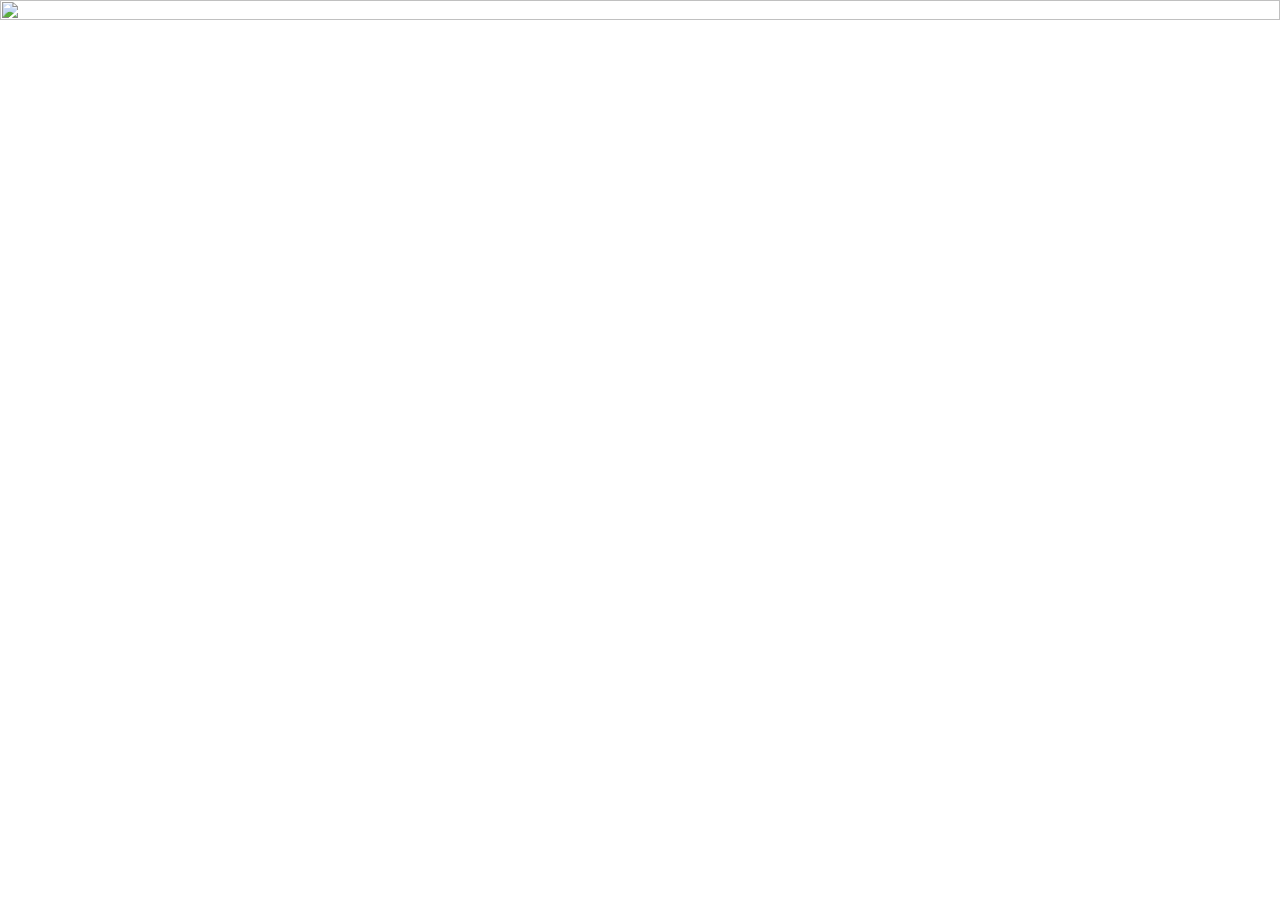
==== index.html @ 2fe5ed68 "Initial commit" ====
<!DOCTYPE html>
<html>
<head>
  <link rel="stylesheet" href="css/main.css">
  <link href='http://fonts.googleapis.com/css?family=Roboto:400,100' rel='stylesheet' type='text/css'>
</head>
<body>
  <img src="images/background.jpeg" />
  <div id="image-overlay-text">
    <h1>VACAY</h1>
    <p>It's time to see the world...</p>
  </div>
</body>

</html>
---- css/main.css ----
body {
  margin: 0;
}

img {
  width: 100%;
  height: 100%;
  margin: 0;
  position: relative;
}

div#image-overlay-text {
  position: absolute;
  top: 10%;
  left: 0;
  width: 100%;
}

h1 {
  font-family: AvenirNext-Heavy, 'Helvetica Neue', Helvetica, Helvetica, Arial, sans-serif;
  color: white;
  text-align: center;
  font-size: 6em;
  margin: 0em;
}

p {
  font-family: Roboto, 'Helvetica Neue', Helvetica, Helvetica, Arial, sans-serif;
  font-weight: 100;
  color: white;
  text-align: center;
  font-size: 1.5em;
  margin: 0em;
}
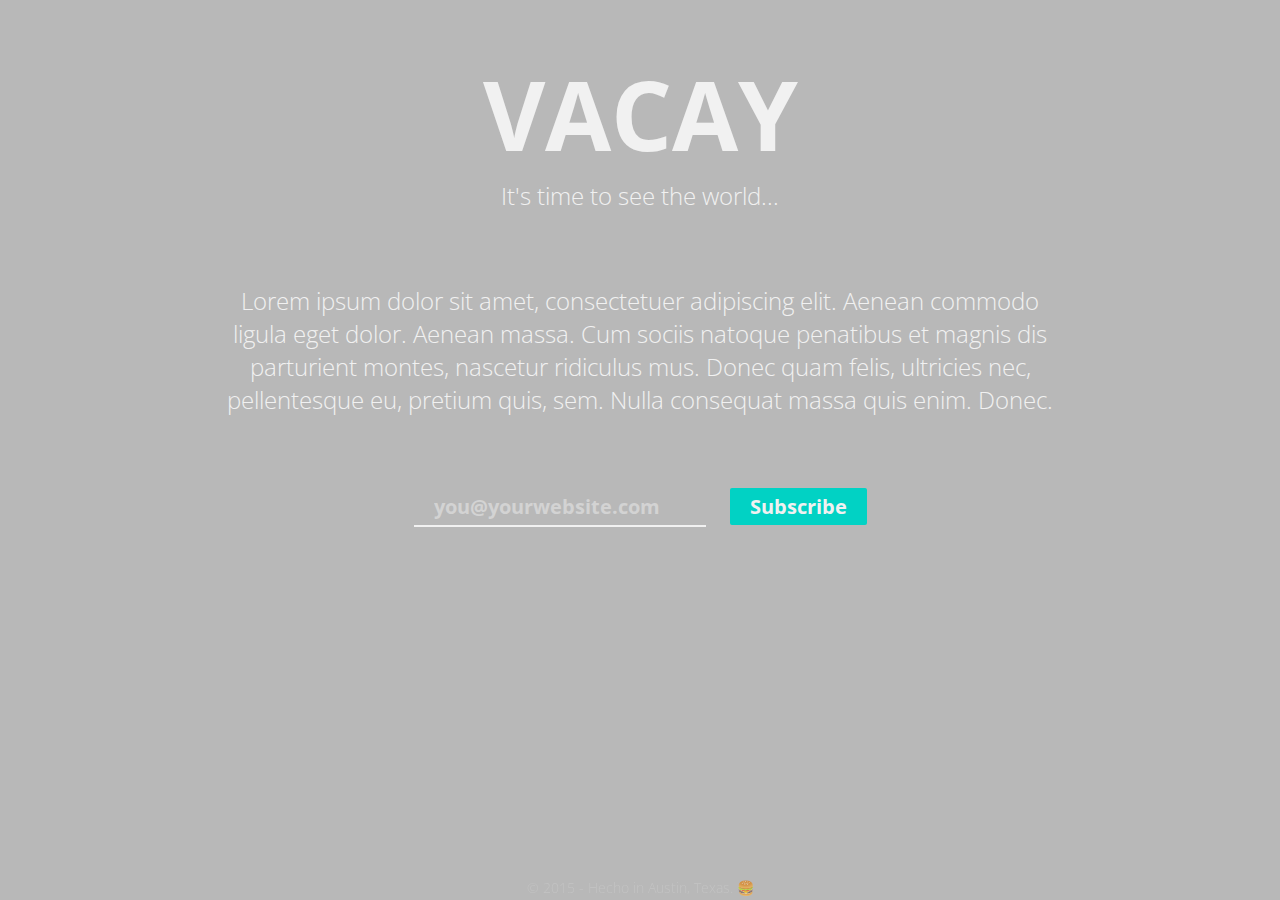
==== commit 7d4b8edd: "Basic pass at initial layout, still needs content" ====
--- a/index.html
+++ b/index.html
@@ -1,15 +1,45 @@
 <!DOCTYPE html>
 <html>
+
 <head>
   <link rel="stylesheet" href="css/main.css">
-  <link href='http://fonts.googleapis.com/css?family=Roboto:400,100' rel='stylesheet' type='text/css'>
+  <!-- <link href='https://fonts.googleapis.com/css?family=Raleway:400,600,800' rel='stylesheet' type='text/css'> -->
+  <link href='https://fonts.googleapis.com/css?family=Open+Sans+Condensed:300,700' rel='stylesheet' type='text/css'>
 </head>
+
 <body>
-  <img src="images/background.jpeg" />
   <div id="image-overlay-text">
     <h1>VACAY</h1>
     <p>It's time to see the world...</p>
   </div>
+  <div id="pitch-text">
+    <p>Lorem ipsum dolor sit amet, consectetuer adipiscing elit. Aenean commodo ligula eget dolor. Aenean massa. Cum sociis natoque penatibus et magnis dis parturient montes, nascetur ridiculus mus. Donec quam felis, ultricies nec, pellentesque eu, pretium
+      quis, sem. Nulla consequat massa quis enim. Donec.</p>
+  </div>
+
+  <!-- Begin MailChimp Signup Form -->
+  <div id="mc_embed_signup">
+    <form action="//hecho.us11.list-manage.com/subscribe/post?u=d31476d84bf9d9f314073b526&amp;id=d7a6a55589" method="post" id="mc-embedded-subscribe-form" name="mc-embedded-subscribe-form" class="validate" target="_blank" novalidate>
+      <div class="mc-field-group">
+        <input type="email" placeholder="you@yourwebsite.com" value="" name="EMAIL" class="required email" id="mce-EMAIL">
+        <input type="submit" value="Subscribe" name="subscribe" id="mc-embedded-subscribe" class="button">
+      </div>
+      <div id="mce-responses" class="clear">
+        <div class="response" id="mce-error-response" style="display:none"></div>
+        <div class="response" id="mce-success-response" style="display:none"></div>
+      </div>
+      <!-- real people should not fill this in and expect good things - do not remove this or risk form bot signups-->
+      <div style="position: absolute; left: -5000px;">
+        <input type="text" name="b_d31476d84bf9d9f314073b526_d7a6a55589" tabindex="-1" value="">
+      </div>
+  </div>
+  </form>
+  </div>
+  <!--End mc_embed_signup-->
+
 </body>
+<footer>
+    <p>&copy; 2015 - Hecho in Austin, Texas. &#127828;</p>
+</footer>
 
 </html>
--- a/css/main.css
+++ b/css/main.css
@@ -1,34 +1,123 @@
-body {
+html {
+  background: url(../images/background.jpeg) no-repeat center center fixed;
+  -webkit-background-size: cover;
+  -moz-background-size: cover;
+  -o-background-size: cover;
+  background-size: cover;
+  height: 100%;
   margin: 0;
 }
 
-img {
-  width: 100%;
-  height: 100%;
-  margin: 0;
-  position: relative;
+head {
+  height: 0;
 }
 
-div#image-overlay-text {
-  position: absolute;
-  top: 10%;
-  left: 0;
-  width: 100%;
+/* BEGIN input placeholder colors */
+*::-webkit-input-placeholder {
+    color: rgb(211, 211, 211);
+}
+*:-moz-placeholder {
+    color: rgb(211, 211, 211);
+}
+*::-moz-placeholder {
+    color: rgb(211, 211, 211);
+}
+*:-ms-input-placeholder {
+    color: rgb(211, 211, 211);
+}
+/* END input placeholder colors */
+
+body {
+  margin: 0;
+  background-color: rgba(51, 51, 51, 0.35);
+  height: 100%;
+}
+
+body div#image-overlay-text {
+  padding-top: 3em;
 }
 
 h1 {
-  font-family: AvenirNext-Heavy, 'Helvetica Neue', Helvetica, Helvetica, Arial, sans-serif;
-  color: white;
+  font-family: 'Open Sans Condensed', 'Helvetica Neue', Helvetica, Helvetica, Arial, sans-serif;
+  font-size: 6em;
+  font-weight: 700;
+  color: rgb(241, 241, 241);
   text-align: center;
-  font-size: 6em;
+  margin: 0;
+}
+
+p {
+  font-family: 'Open Sans Condensed', 'Helvetica Neue', Helvetica, Helvetica, Arial, sans-serif;
+  font-weight: 300;
+  font-size: 1.5em;
+  color: rgb(241, 241, 241);
+  text-align: center;
   margin: 0em;
 }
 
-p {
-  font-family: Roboto, 'Helvetica Neue', Helvetica, Helvetica, Arial, sans-serif;
-  font-weight: 100;
-  color: white;
+div#pitch-text p {
+  width: 65%;
+  margin-top: 3em;
+  margin-left: auto;
+  margin-bottom: 3em;
+  margin-right: auto;
+}
+
+div.mc-field-group {
   text-align: center;
-  font-size: 1.5em;
-  margin: 0em;
+  vertical-align: center;
 }
+
+div.mc-field-group input#mce-EMAIL {
+  padding-left: 20px;
+  padding-right: 20px;
+  padding-bottom: 5px;
+  margin-right: 1em;
+  border: none;
+  border-bottom: solid 2px rgb(241, 241, 241);
+  background-color: rgba(0, 0, 0, 0);
+  color: rgb(241, 241, 241);
+  text-align: left;
+  font-family: 'Open Sans Condensed', 'Helvetica Neue', Helvetica, Helvetica, Arial, sans-serif;
+  font-size:20px;
+  font-weight: 700;
+}
+
+div.mc-field-group input#mce-EMAIL:focus {
+  outline: 0;
+}
+
+div.mc-field-group input#mc-embedded-subscribe {
+  background-color: rgb(1, 210, 196);
+  -moz-border-radius: 2px;
+  -webkit-border-radius: 2px;
+  border-radius: 2px;
+  border: none;
+  display: inline-block;
+  cursor: pointer;
+  color: rgb(241, 241, 241);
+  font-family: 'Open Sans Condensed', 'Helvetica Neue', Helvetica, Helvetica, Arial, sans-serif;
+  font-size: 20px;
+  font-weight: 700;
+  padding-left: 1em;
+  padding-right: 1em;
+  padding-top: 0.25em;
+  padding-bottom: 0.25em;
+}
+
+div.mc-field-group input#mc-embedded-subscribe:hover {
+	background-color: rgb(3, 172, 161);
+}
+
+div.mc-field-group input#mc-embedded-subscribe:active {
+	position:relative;
+	top:1px;
+}
+
+footer p {
+  color: rgba(200, 200, 200, 0.7);
+  position: fixed;
+  bottom: 0.2em;
+  width: 100%;
+  font-size: 14px;
+}
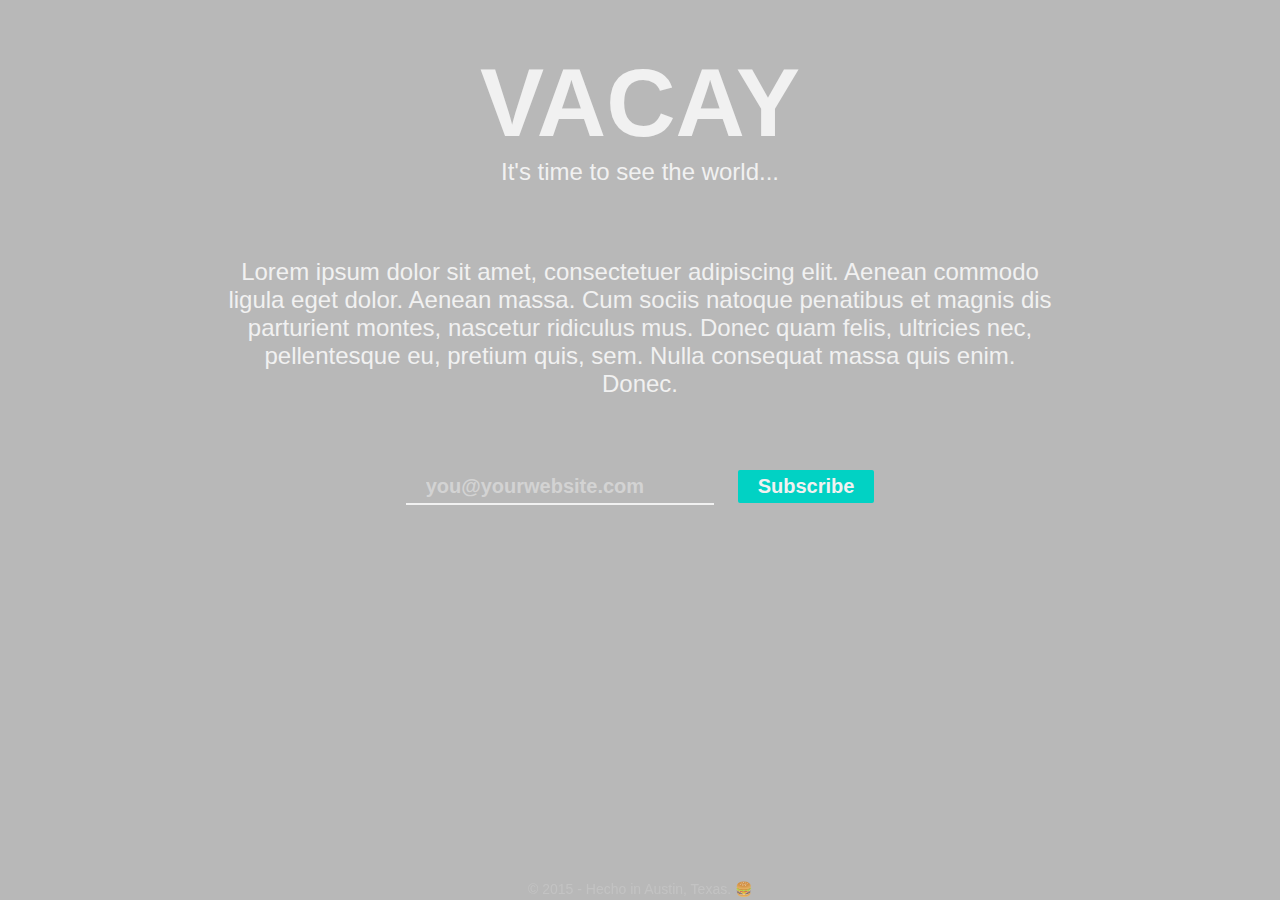
==== commit 13527969: "Adds in release notes and google analytics" ====
--- a/index.html
+++ b/index.html
@@ -4,7 +4,7 @@
 <head>
   <link rel="stylesheet" href="css/main.css">
   <!-- <link href='https://fonts.googleapis.com/css?family=Raleway:400,600,800' rel='stylesheet' type='text/css'> -->
-  <link href='https://fonts.googleapis.com/css?family=Open+Sans+Condensed:300,700' rel='stylesheet' type='text/css'>
+  <!-- <link href='https://fonts.googleapis.com/css?family=Open+Sans+Condensed:300,700' rel='stylesheet' type='text/css'> -->
 </head>
 
 <body>
@@ -38,6 +38,16 @@
   <!--End mc_embed_signup-->
 
 </body>
+<script>
+  (function(i,s,o,g,r,a,m){i['GoogleAnalyticsObject']=r;i[r]=i[r]||function(){
+  (i[r].q=i[r].q||[]).push(arguments)},i[r].l=1*new Date();a=s.createElement(o),
+  m=s.getElementsByTagName(o)[0];a.async=1;a.src=g;m.parentNode.insertBefore(a,m)
+  })(window,document,'script','//www.google-analytics.com/analytics.js','ga');
+
+  ga('create', 'UA-66653988-2', 'auto');
+  ga('send', 'pageview');
+
+</script>
 <footer>
     <p>&copy; 2015 - Hecho in Austin, Texas. &#127828;</p>
 </footer>
--- a/css/main.css
+++ b/css/main.css
@@ -38,7 +38,7 @@
 }
 
 h1 {
-  font-family: 'Open Sans Condensed', 'Helvetica Neue', Helvetica, Helvetica, Arial, sans-serif;
+  font-family: 'AvenirNext-Heavy', 'Open Sans Condensed', 'Helvetica Neue', Helvetica, Helvetica, Arial, sans-serif;
   font-size: 6em;
   font-weight: 700;
   color: rgb(241, 241, 241);
@@ -47,9 +47,9 @@
 }
 
 p {
-  font-family: 'Open Sans Condensed', 'Helvetica Neue', Helvetica, Helvetica, Arial, sans-serif;
+  font-family: 'AvenirNext-Regular', 'Open Sans Condensed', 'Helvetica Neue', Helvetica, Helvetica, Arial, sans-serif;
+  font-size: 1.5em;
   font-weight: 300;
-  font-size: 1.5em;
   color: rgb(241, 241, 241);
   text-align: center;
   margin: 0em;
@@ -78,7 +78,7 @@
   background-color: rgba(0, 0, 0, 0);
   color: rgb(241, 241, 241);
   text-align: left;
-  font-family: 'Open Sans Condensed', 'Helvetica Neue', Helvetica, Helvetica, Arial, sans-serif;
+  font-family: 'AvenirNext-Heavy', 'Open Sans Condensed', 'Helvetica Neue', Helvetica, Helvetica, Arial, sans-serif;
   font-size:20px;
   font-weight: 700;
 }
@@ -96,7 +96,7 @@
   display: inline-block;
   cursor: pointer;
   color: rgb(241, 241, 241);
-  font-family: 'Open Sans Condensed', 'Helvetica Neue', Helvetica, Helvetica, Arial, sans-serif;
+  font-family: 'AvenirNext-Heavy', 'Open Sans Condensed', 'Helvetica Neue', Helvetica, Helvetica, Arial, sans-serif;
   font-size: 20px;
   font-weight: 700;
   padding-left: 1em;
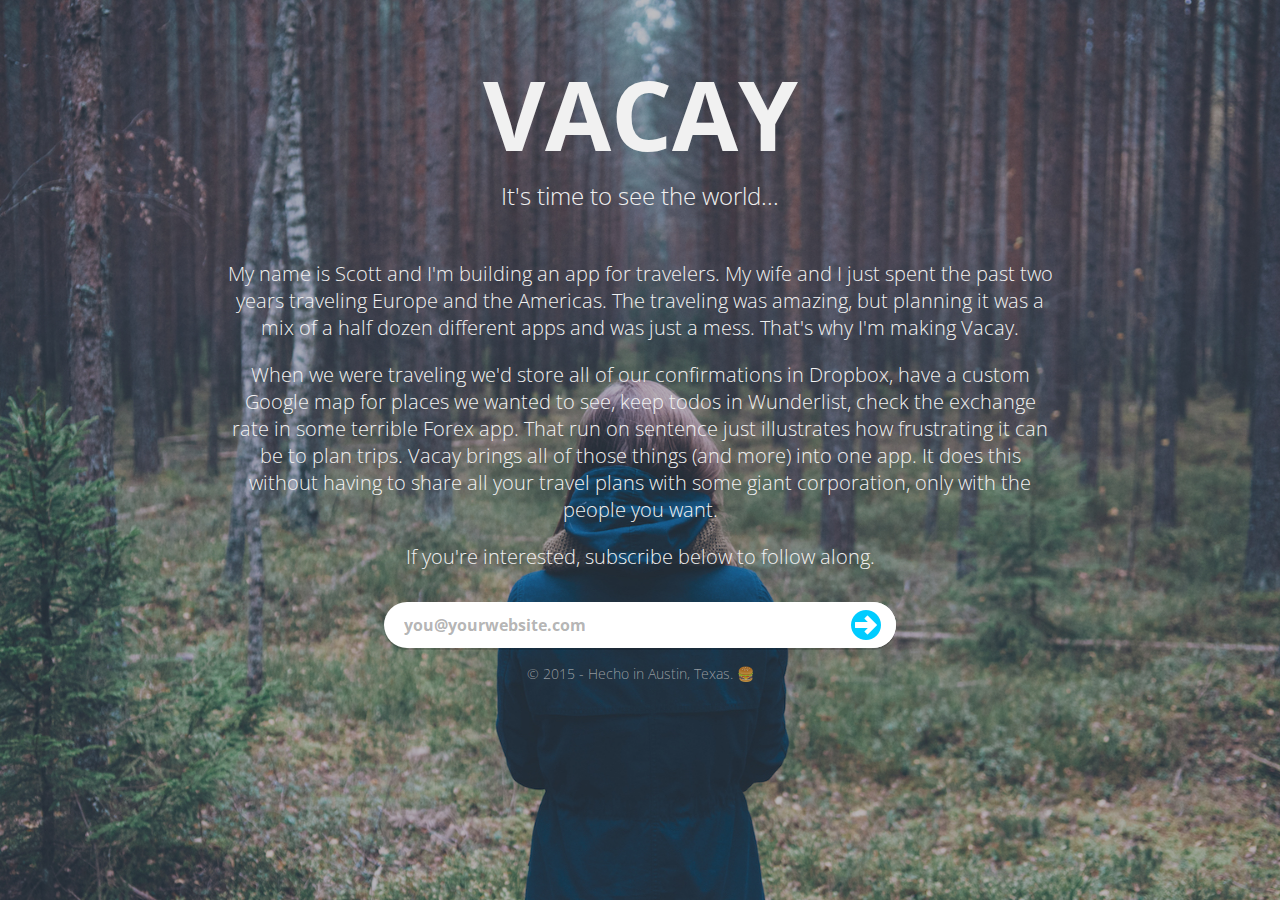
==== commit 2da7f2a6: "Lots of changes, first draft at actual text" ====
--- a/index.html
+++ b/index.html
@@ -3,53 +3,59 @@
 
 <head>
   <link rel="stylesheet" href="css/main.css">
-  <!-- <link href='https://fonts.googleapis.com/css?family=Raleway:400,600,800' rel='stylesheet' type='text/css'> -->
-  <!-- <link href='https://fonts.googleapis.com/css?family=Open+Sans+Condensed:300,700' rel='stylesheet' type='text/css'> -->
+  <link href='https://fonts.googleapis.com/css?family=Open+Sans+Condensed:300,700' rel='stylesheet' type='text/css'>
 </head>
 
 <body>
-  <div id="image-overlay-text">
-    <h1>VACAY</h1>
-    <p>It's time to see the world...</p>
-  </div>
-  <div id="pitch-text">
-    <p>Lorem ipsum dolor sit amet, consectetuer adipiscing elit. Aenean commodo ligula eget dolor. Aenean massa. Cum sociis natoque penatibus et magnis dis parturient montes, nascetur ridiculus mus. Donec quam felis, ultricies nec, pellentesque eu, pretium
-      quis, sem. Nulla consequat massa quis enim. Donec.</p>
-  </div>
+    <div id="image-overlay-text">
+      <h1>VACAY</h1>
+      <p>It's time to see the world...</p>
+    </div>
+    <div id="pitch-text">
+      <p>My name is Scott and I'm building an app for travelers. My wife and I just spent the past two years traveling Europe and the Americas. The traveling was amazing, but planning it was a mix of a half dozen different apps and was just a mess.  That's why I'm making Vacay.</p>
+      <p>When we were traveling we'd store all of our confirmations in Dropbox, have a custom Google map for places we wanted to see, keep todos in Wunderlist, check the exchange rate in some terrible Forex app.  That run on sentence just illustrates how frustrating it can be to plan trips. Vacay brings all of those things (and more) into one app. It does this without having to share all your travel plans with some giant corporation, only with the people you want.</p>
+      <p>If you're interested, subscribe below to follow along.</p>
+    </div>
 
-  <!-- Begin MailChimp Signup Form -->
-  <div id="mc_embed_signup">
-    <form action="//hecho.us11.list-manage.com/subscribe/post?u=d31476d84bf9d9f314073b526&amp;id=d7a6a55589" method="post" id="mc-embedded-subscribe-form" name="mc-embedded-subscribe-form" class="validate" target="_blank" novalidate>
-      <div class="mc-field-group">
-        <input type="email" placeholder="you@yourwebsite.com" value="" name="EMAIL" class="required email" id="mce-EMAIL">
-        <input type="submit" value="Subscribe" name="subscribe" id="mc-embedded-subscribe" class="button">
-      </div>
-      <div id="mce-responses" class="clear">
-        <div class="response" id="mce-error-response" style="display:none"></div>
-        <div class="response" id="mce-success-response" style="display:none"></div>
-      </div>
-      <!-- real people should not fill this in and expect good things - do not remove this or risk form bot signups-->
-      <div style="position: absolute; left: -5000px;">
-        <input type="text" name="b_d31476d84bf9d9f314073b526_d7a6a55589" tabindex="-1" value="">
-      </div>
-  </div>
-  </form>
+    <!-- Begin MailChimp Signup Form -->
+    <div id="mc_embed_signup">
+      <form action="//hecho.us11.list-manage.com/subscribe/post?u=d31476d84bf9d9f314073b526&amp;id=d7a6a55589" method="post" id="mc-embedded-subscribe-form" name="mc-embedded-subscribe-form" class="validate" target="_blank" novalidate>
+        <div class="mc-field-group">
+          <input type="email" placeholder="you@yourwebsite.com" value="" name="EMAIL" class="required email" id="mce-EMAIL">
+          <div class="clear">
+            <input type="submit" value="" name="subscribe" id="mc-embedded-subscribe" class="button">
+          </div>
+        </div>
+        <div id="mce-responses" class="clear">
+          <div class="response" id="mce-error-response" style="display:none"></div>
+          <div class="response" id="mce-success-response" style="display:none"></div>
+        </div>
+        <!-- real people should not fill this in and expect good things - do not remove this or risk form bot signups-->
+        <div style="position: absolute; left: -5000px;">
+          <input type="text" name="b_d31476d84bf9d9f314073b526_d7a6a55589" tabindex="-1" value="">
+        </div>
+    </div>
+    </form>
   </div>
   <!--End mc_embed_signup-->
-
+  <footer>
+    <p>&copy; 2015 - <a href="http://hecho.io">Hecho</a> in Austin, Texas. &#127828;</p>
+  </footer>
 </body>
 <script>
-  (function(i,s,o,g,r,a,m){i['GoogleAnalyticsObject']=r;i[r]=i[r]||function(){
-  (i[r].q=i[r].q||[]).push(arguments)},i[r].l=1*new Date();a=s.createElement(o),
-  m=s.getElementsByTagName(o)[0];a.async=1;a.src=g;m.parentNode.insertBefore(a,m)
-  })(window,document,'script','//www.google-analytics.com/analytics.js','ga');
+  (function(i, s, o, g, r, a, m) {
+    i['GoogleAnalyticsObject'] = r;
+    i[r] = i[r] || function() {
+      (i[r].q = i[r].q || []).push(arguments)
+    }, i[r].l = 1 * new Date();
+    a = s.createElement(o),
+      m = s.getElementsByTagName(o)[0];
+    a.async = 1;
+    a.src = g;
+    m.parentNode.insertBefore(a, m)
+  })(window, document, 'script', '//www.google-analytics.com/analytics.js', 'ga');
 
   ga('create', 'UA-66653988-2', 'auto');
   ga('send', 'pageview');
-
 </script>
-<footer>
-    <p>&copy; 2015 - Hecho in Austin, Texas. &#127828;</p>
-</footer>
-
 </html>
--- a/css/main.css
+++ b/css/main.css
@@ -1,4 +1,5 @@
 html {
+  color: black;
   background: url(../images/background.jpeg) no-repeat center center fixed;
   -webkit-background-size: cover;
   -moz-background-size: cover;
@@ -12,25 +13,8 @@
   height: 0;
 }
 
-/* BEGIN input placeholder colors */
-*::-webkit-input-placeholder {
-    color: rgb(211, 211, 211);
-}
-*:-moz-placeholder {
-    color: rgb(211, 211, 211);
-}
-*::-moz-placeholder {
-    color: rgb(211, 211, 211);
-}
-*:-ms-input-placeholder {
-    color: rgb(211, 211, 211);
-}
-/* END input placeholder colors */
-
 body {
   margin: 0;
-  background-color: rgba(51, 51, 51, 0.35);
-  height: 100%;
 }
 
 body div#image-overlay-text {
@@ -55,69 +39,132 @@
   margin: 0em;
 }
 
+div#pitch-text {
+  margin-top: 3em;
+}
+
 div#pitch-text p {
   width: 65%;
-  margin-top: 3em;
+  margin-top: 1em;
   margin-left: auto;
-  margin-bottom: 3em;
   margin-right: auto;
+  font-size: 1.25em;
 }
 
-div.mc-field-group {
-  text-align: center;
-  vertical-align: center;
+/*  Mail Chimp */
+
+#mc_embed_signup {
+  position: relative;
+  width: 40%;
+  margin: 0 auto;
+  padding: 0;
 }
 
-div.mc-field-group input#mce-EMAIL {
+#mc_embed_signup label {
+  display: none;
+}
+
+#mc_embed_signup #mce-EMAIL {
+  display: block;
+  color: rgb(1, 201, 255);
+  border: none;
+  width: 100%;
+  height: 46px;
+  margin-bottom: 0;
+  padding: 0;
+  border-radius: 40px;
+  box-sizing: border-box;
   padding-left: 20px;
-  padding-right: 20px;
-  padding-bottom: 5px;
-  margin-right: 1em;
-  border: none;
-  border-bottom: solid 2px rgb(241, 241, 241);
-  background-color: rgba(0, 0, 0, 0);
-  color: rgb(241, 241, 241);
-  text-align: left;
-  font-family: 'AvenirNext-Heavy', 'Open Sans Condensed', 'Helvetica Neue', Helvetica, Helvetica, Arial, sans-serif;
-  font-size:20px;
+  -webkit-appearance: none;
+  -webkit-box-shadow: 0 2px 0 rgba(0, 0, 0, 0.15);
+  -moz-box-shadow: 0 2px 0 rgba(0, 0, 0, 0.15);
+  box-shadow: 0 2px 0 rgba(0, 0, 0, 0.15);
+  margin: 2em 0 1em;
+  font-family: 'AvenirNext-Regular', 'Open Sans Condensed', 'Helvetica Neue', Helvetica, Helvetica, Arial, sans-serif;
+  font-size: 16px;
   font-weight: 700;
 }
 
-div.mc-field-group input#mce-EMAIL:focus {
-  outline: 0;
+#mc_embed_signup #mc-embedded-subscribe {
+  position: absolute;
+  height: 46px;
+  width: 60px;
+  top: 0px;
+  right: 0;
+  border-radius: 40px;
+  background: #fff url('../images/icon-arrow.png') center center no-repeat;
+  border:none;
 }
 
-div.mc-field-group input#mc-embedded-subscribe {
-  background-color: rgb(1, 210, 196);
-  -moz-border-radius: 2px;
-  -webkit-border-radius: 2px;
-  border-radius: 2px;
-  border: none;
-  display: inline-block;
-  cursor: pointer;
-  color: rgb(241, 241, 241);
-  font-family: 'AvenirNext-Heavy', 'Open Sans Condensed', 'Helvetica Neue', Helvetica, Helvetica, Arial, sans-serif;
-  font-size: 20px;
-  font-weight: 700;
-  padding-left: 1em;
-  padding-right: 1em;
-  padding-top: 0.25em;
-  padding-bottom: 0.25em;
+@media only screen and (-moz-min-device-pixel-ratio: 1.5), only screen and (-o-min-device-pixel-ratio: 3/2), only screen and (-webkit-min-device-pixel-ratio: 1.5), only screen and (min-devicepixel-ratio: 1.5), only screen and (min-resolution: 1.5dppx) {
+  #mc_embed_signup #mc-embedded-subscribe{
+    background: #fff url('../images/icon-arrow@2x.png') center center no-repeat;
+    background-size: 50%;
+  }
 }
 
-div.mc-field-group input#mc-embedded-subscribe:hover {
-	background-color: rgb(3, 172, 161);
+#mc_embed_signup #mce-responses {
+  display: block;
+  color: #756FF1;
 }
 
-div.mc-field-group input#mc-embedded-subscribe:active {
-	position:relative;
-	top:1px;
+#mc_embed_signup #mc-embedded-subscribe:hover {
+  opacity: .5;
 }
+
+#mc_embed_signup input:focus{
+  outline: none;
+}
+
+#mc_embed_signup div.mce_inline_error {
+  display: block;
+  color: #fff;
+  background: #FF6C6C !important;
+  border-radius: 40px;
+  line-height: 2em;
+}
+
+::-webkit-input-placeholder {
+  color: rgba(61, 61, 61, .4);
+}
+:-moz-placeholder { /* Firefox 18- */
+  color: rgba(61, 61, 61, .4);
+}
+
+::-moz-placeholder {  /* Firefox 19+ */
+  color: rgba(61, 61, 61, .4);
+}
+
+:-ms-input-placeholder {
+  color: rgba(61, 61, 61, .4);
+}
+
+/* Footer */
 
 footer p {
   color: rgba(200, 200, 200, 0.7);
-  position: fixed;
-  bottom: 0.2em;
   width: 100%;
   font-size: 14px;
 }
+
+footer a {
+  color: rgba(200, 200, 200, 0.7);
+  width: 100%;
+  font-size: 14px;
+  text-decoration: none;
+}
+
+/* Mobile */
+
+@media (max-width: 667px) {
+  body {
+    font-size: 75%;
+  }
+
+  #mc_embed_signup {
+    position: relative;
+    width: 80%;
+    margin: 0 auto;
+    padding: 0;
+  }
+}
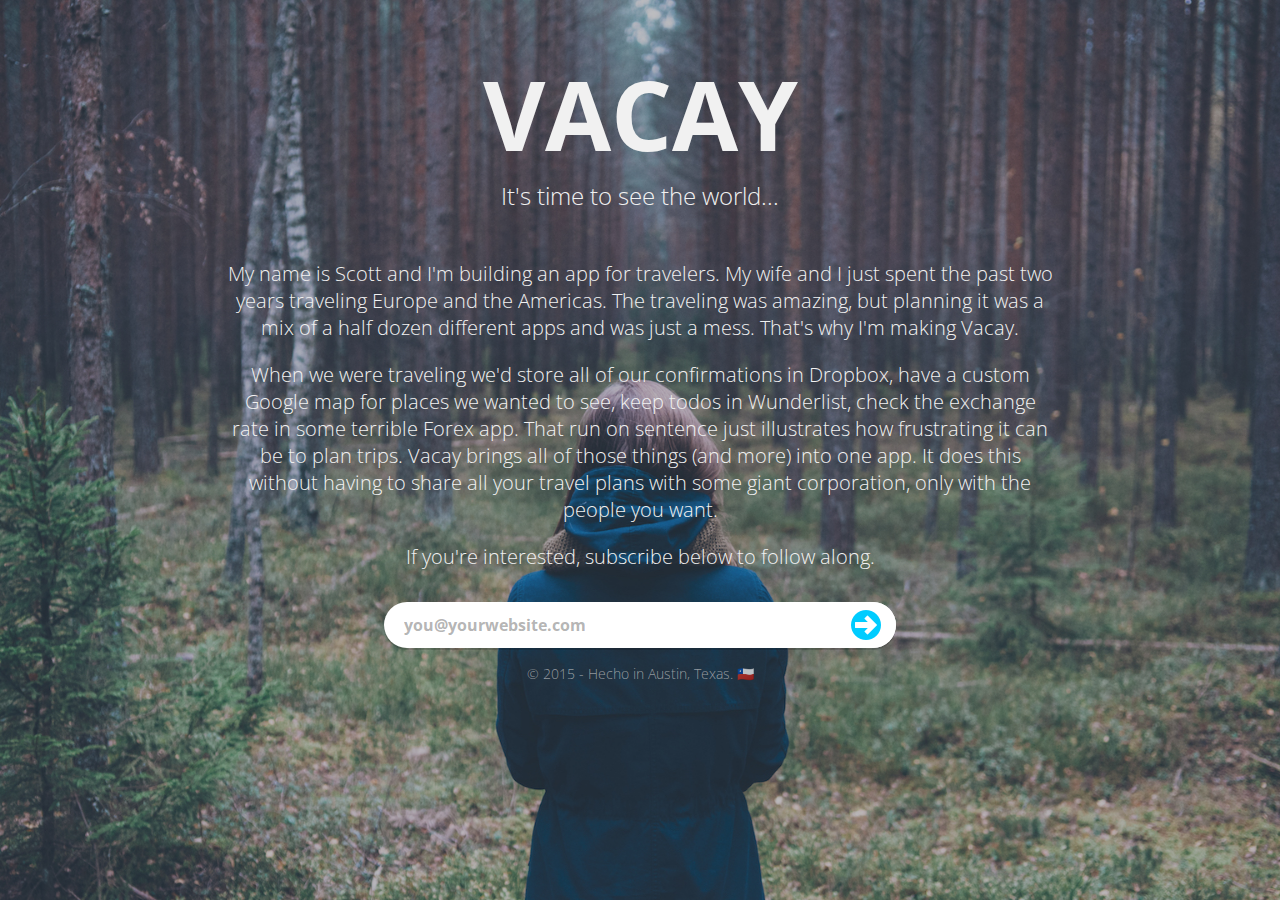
==== commit 51138fc8: "Updates emoji" ====
--- a/index.html
+++ b/index.html
@@ -2,60 +2,84 @@
 <html>
 
 <head>
+  <meta charset="utf-8">
   <link rel="stylesheet" href="css/main.css">
   <link href='https://fonts.googleapis.com/css?family=Open+Sans+Condensed:300,700' rel='stylesheet' type='text/css'>
+  <title>Vacay</title>
+
+
+  <!-- Search engines -->
+  <link rel="canonical" href="http://vacay.in/">
+  <meta name="descriptions" content="Plan your next trip with Vacay, and actually enjoy travel planning.">
+  <meta name="keywords" content="travel, planning, app, iphone, around the world, flight, train">
+
+  <!-- Mobile viewport -->
+  <meta name="viewport" content="width=device-width, initial-scale=1, user-scalable=no">
+
+  <!-- Google Analytics -->
+  <script>
+    (function(i, s, o, g, r, a, m) {
+      i['GoogleAnalyticsObject'] = r;
+      i[r] = i[r] || function() {
+        (i[r].q = i[r].q || []).push(arguments)
+      }, i[r].l = 1 * new Date();
+      a = s.createElement(o),
+        m = s.getElementsByTagName(o)[0];
+      a.async = 1;
+      a.src = g;
+      m.parentNode.insertBefore(a, m)
+    })(window, document, 'script', '//www.google-analytics.com/analytics.js', 'ga');
+
+    ga('create', 'UA-66653988-2', 'auto');
+    ga('send', 'pageview');
+  </script>
+
+  <!-- Open Graph -->
+
+  <meta property="og:title" content="Vacay — An app for people that travel.">
+  <meta property="og:description" content="Plan your next trip with Vacay, and actually enjoy travel planning.">
+  <meta name="twitter:site" content="@vacayapp">
+
+  <!-- Favicons -->
+  <link rel='shortcut icon' type='image/x-icon' href='favicon.ico' />
+  <link rel="apple-touch-icon-precomposed" sizes="72x72" href="images/apple-touch-icon-72x72.png">
+  <link rel="apple-touch-icon-precomposed" sizes="120x120" href="images/apple-touch-icon-120x120.png">
+  <link rel="apple-touch-icon-precomposed" sizes="152x152" href="images/apple-touch-icon-152x152.png" ">
 </head>
 
 <body>
-    <div id="image-overlay-text">
+  <div id="image-overlay-text">
       <h1>VACAY</h1>
       <p>It's time to see the world...</p>
-    </div>
-    <div id="pitch-text">
+  </div>
+  <div id="pitch-text">
       <p>My name is Scott and I'm building an app for travelers. My wife and I just spent the past two years traveling Europe and the Americas. The traveling was amazing, but planning it was a mix of a half dozen different apps and was just a mess.  That's why I'm making Vacay.</p>
       <p>When we were traveling we'd store all of our confirmations in Dropbox, have a custom Google map for places we wanted to see, keep todos in Wunderlist, check the exchange rate in some terrible Forex app.  That run on sentence just illustrates how frustrating it can be to plan trips. Vacay brings all of those things (and more) into one app. It does this without having to share all your travel plans with some giant corporation, only with the people you want.</p>
       <p>If you're interested, subscribe below to follow along.</p>
-    </div>
+  </div>
 
-    <!-- Begin MailChimp Signup Form -->
-    <div id="mc_embed_signup">
-      <form action="//hecho.us11.list-manage.com/subscribe/post?u=d31476d84bf9d9f314073b526&amp;id=d7a6a55589" method="post" id="mc-embedded-subscribe-form" name="mc-embedded-subscribe-form" class="validate" target="_blank" novalidate>
-        <div class="mc-field-group">
-          <input type="email" placeholder="you@yourwebsite.com" value="" name="EMAIL" class="required email" id="mce-EMAIL">
-          <div class="clear">
-            <input type="submit" value="" name="subscribe" id="mc-embedded-subscribe" class="button">
-          </div>
+  <!-- Begin MailChimp Signup Form -->
+  <div id="mc_embed_signup">
+    <form action="//hecho.us11.list-manage.com/subscribe/post?u=d31476d84bf9d9f314073b526&amp;id=d7a6a55589" method="post" id="mc-embedded-subscribe-form" name="mc-embedded-subscribe-form" class="validate" target="_blank" novalidate>
+      <div class="mc-field-group">
+        <input type="email" placeholder="you@yourwebsite.com" value="" name="EMAIL" class="required email" id="mce-EMAIL">
+        <div class="clear">
+          <input type="submit" value="" name="subscribe" id="mc-embedded-subscribe" class="button">
         </div>
-        <div id="mce-responses" class="clear">
-          <div class="response" id="mce-error-response" style="display:none"></div>
-          <div class="response" id="mce-success-response" style="display:none"></div>
-        </div>
-        <!-- real people should not fill this in and expect good things - do not remove this or risk form bot signups-->
-        <div style="position: absolute; left: -5000px;">
-          <input type="text" name="b_d31476d84bf9d9f314073b526_d7a6a55589" tabindex="-1" value="">
-        </div>
-    </div>
+      </div>
+      <div id="mce-responses" class="clear">
+        <div class="response" id="mce-error-response" style="display:none"></div>
+        <div class="response" id="mce-success-response" style="display:none"></div>
+      </div>
+      <!-- real people should not fill this in and expect good things - do not remove this or risk form bot signups-->
+      <div style="position: absolute; left: -5000px;">
+        <input type="text" name="b_d31476d84bf9d9f314073b526_d7a6a55589" tabindex="-1" value="">
+      </div>
     </form>
   </div>
-  <!--End mc_embed_signup-->
   <footer>
-    <p>&copy; 2015 - <a href="http://hecho.io">Hecho</a> in Austin, Texas. &#127828;</p>
+    <!-- I know it's not the Texas flag, but it's so close -->
+    <p>&copy; 2015 - <a href="http://hecho.io">Hecho</a> in Austin, Texas.  🇨🇱</p>
   </footer>
 </body>
-<script>
-  (function(i, s, o, g, r, a, m) {
-    i['GoogleAnalyticsObject'] = r;
-    i[r] = i[r] || function() {
-      (i[r].q = i[r].q || []).push(arguments)
-    }, i[r].l = 1 * new Date();
-    a = s.createElement(o),
-      m = s.getElementsByTagName(o)[0];
-    a.async = 1;
-    a.src = g;
-    m.parentNode.insertBefore(a, m)
-  })(window, document, 'script', '//www.google-analytics.com/analytics.js', 'ga');
-
-  ga('create', 'UA-66653988-2', 'auto');
-  ga('send', 'pageview');
-</script>
 </html>
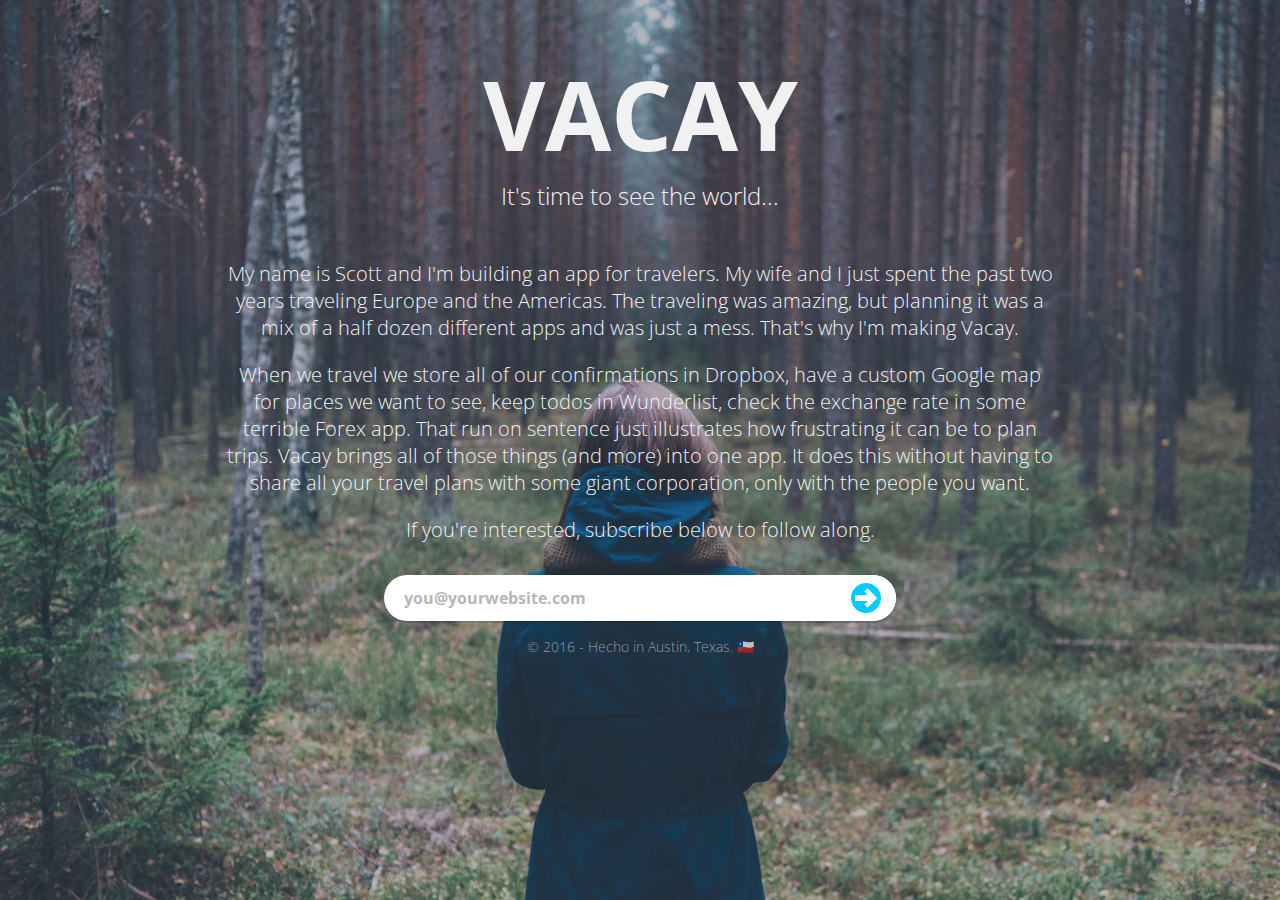
==== commit dbb55fdd: "Updates copyright" ====
--- a/index.html
+++ b/index.html
@@ -44,7 +44,7 @@
   <link rel='shortcut icon' type='image/x-icon' href='favicon.ico' />
   <link rel="apple-touch-icon-precomposed" sizes="72x72" href="images/apple-touch-icon-72x72.png">
   <link rel="apple-touch-icon-precomposed" sizes="120x120" href="images/apple-touch-icon-120x120.png">
-  <link rel="apple-touch-icon-precomposed" sizes="152x152" href="images/apple-touch-icon-152x152.png" ">
+  <link rel="apple-touch-icon-precomposed" sizes="152x152" href="images/apple-touch-icon-152x152.png">
 </head>
 
 <body>
@@ -54,7 +54,7 @@
   </div>
   <div id="pitch-text">
       <p>My name is Scott and I'm building an app for travelers. My wife and I just spent the past two years traveling Europe and the Americas. The traveling was amazing, but planning it was a mix of a half dozen different apps and was just a mess.  That's why I'm making Vacay.</p>
-      <p>When we were traveling we'd store all of our confirmations in Dropbox, have a custom Google map for places we wanted to see, keep todos in Wunderlist, check the exchange rate in some terrible Forex app.  That run on sentence just illustrates how frustrating it can be to plan trips. Vacay brings all of those things (and more) into one app. It does this without having to share all your travel plans with some giant corporation, only with the people you want.</p>
+      <p>When we travel we store all of our confirmations in Dropbox, have a custom Google map for places we want to see, keep todos in Wunderlist, check the exchange rate in some terrible Forex app.  That run on sentence just illustrates how frustrating it can be to plan trips. Vacay brings all of those things (and more) into one app. It does this without having to share all your travel plans with some giant corporation, only with the people you want.</p>
       <p>If you're interested, subscribe below to follow along.</p>
   </div>
 
@@ -79,7 +79,7 @@
   </div>
   <footer>
     <!-- I know it's not the Texas flag, but it's so close -->
-    <p>&copy; 2015 - <a href="http://hecho.io">Hecho</a> in Austin, Texas.  🇨🇱</p>
+    <p>&copy; 2016 - <a href="http://hecho.io">Hecho</a> in Austin, Texas.  🇨🇱</p>
   </footer>
 </body>
 </html>
